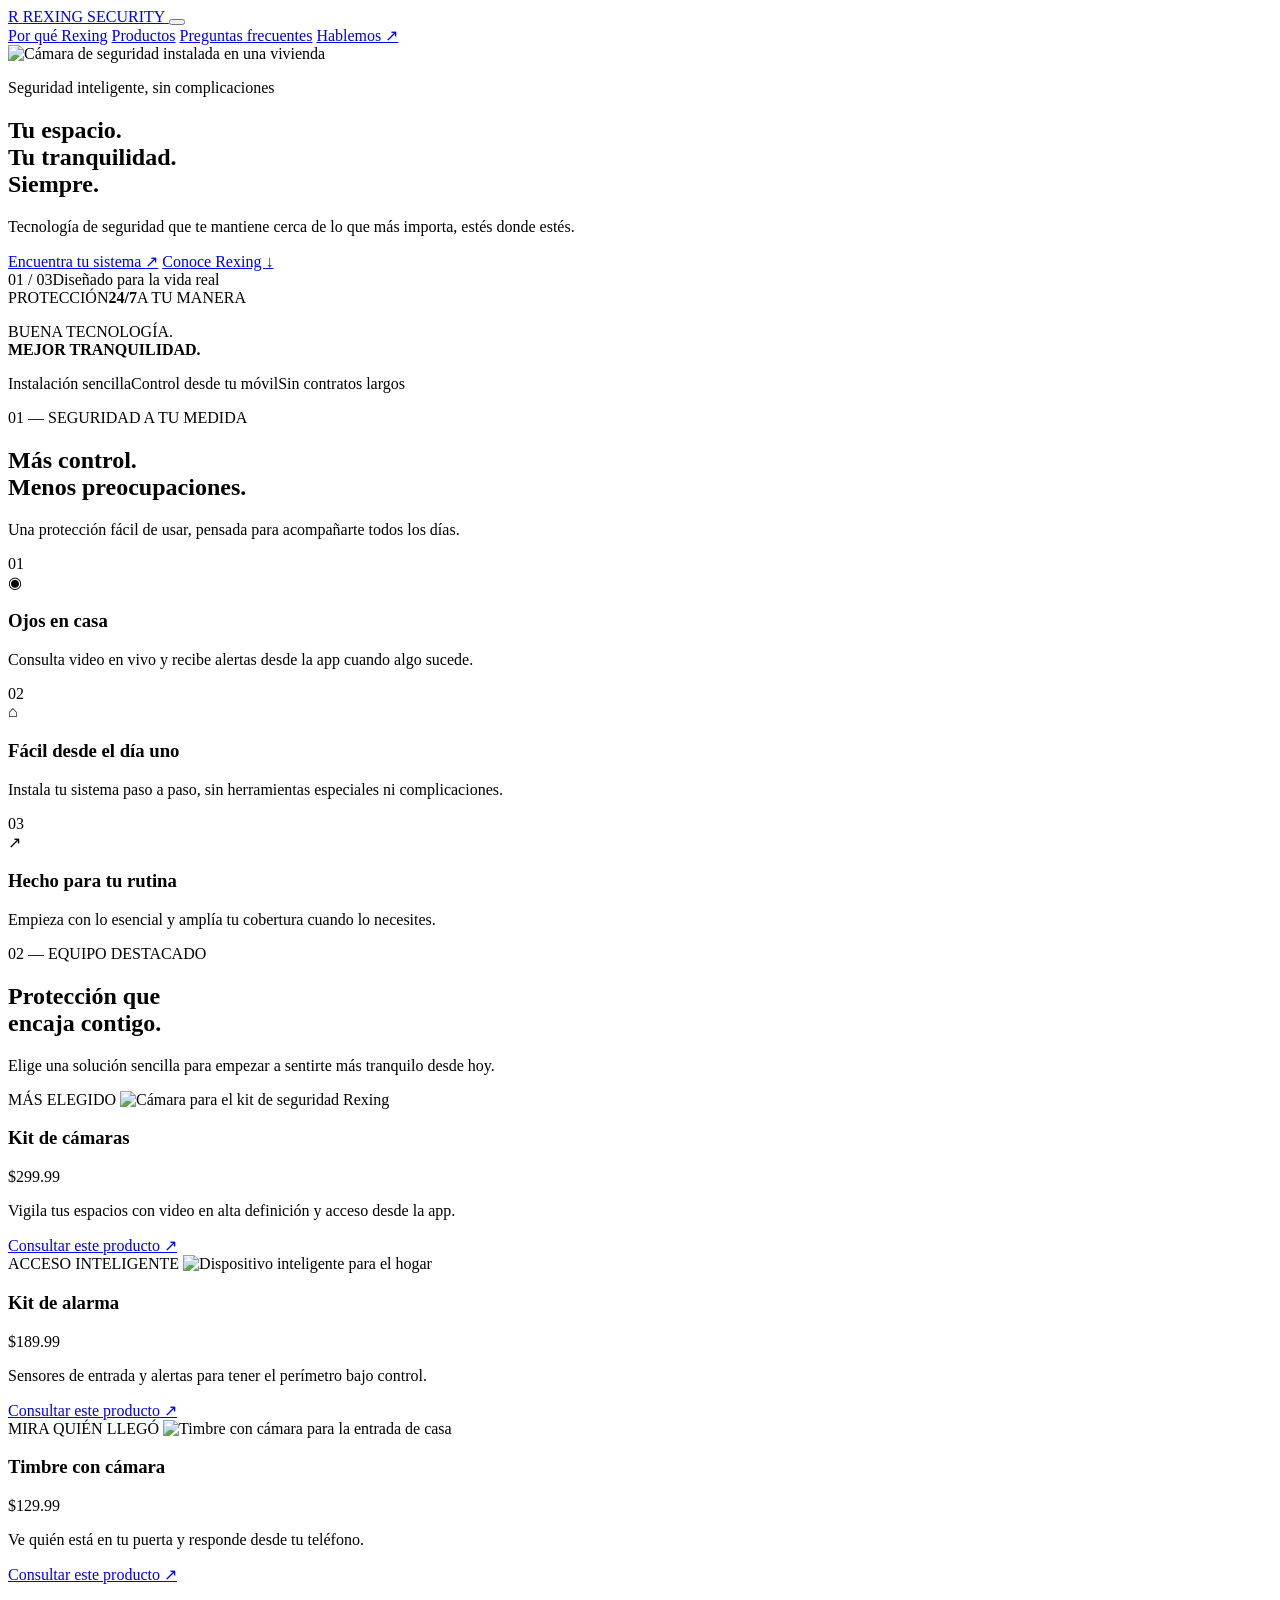
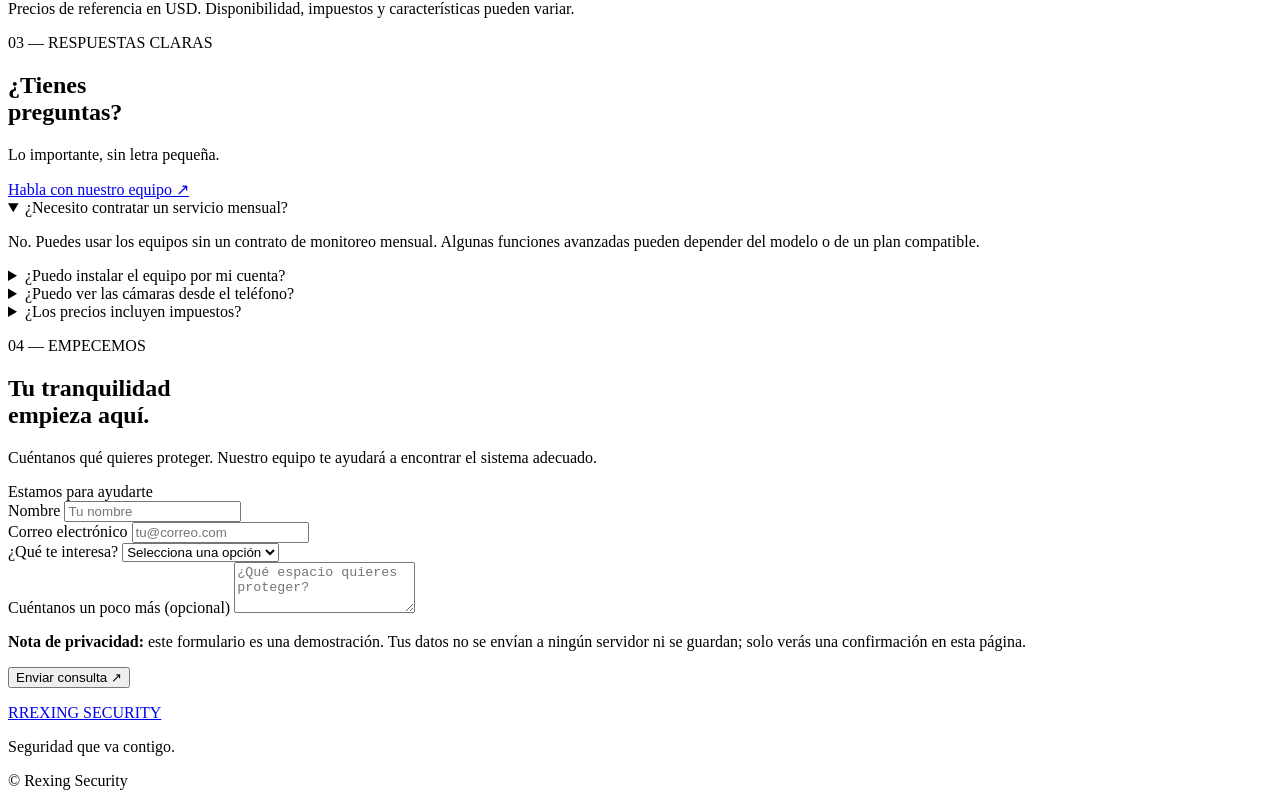
==== index.html @ a3a989e3 "Add files via upload" ====
<!doctype html>
<html lang="es">
  <head>
    <meta charset="utf-8">
    <meta name="viewport" content="width=device-width, initial-scale=1">
    <meta name="theme-color" content="#f4f3ed">
    <meta name="description" content="Protege lo que más importa con los sistemas de seguridad inteligente de Rexing Security.">
    <title>Rexing Security | Seguridad que va contigo</title>
    <link rel="preconnect" href="https://fonts.googleapis.com">
    <link rel="preconnect" href="https://fonts.gstatic.com" crossorigin>
    <link href="https://fonts.googleapis.com/css2?family=DM+Sans:wght@400;500;600;700&family=Space+Grotesk:wght@400;500;600;700&display=swap" rel="stylesheet">
    <link rel="stylesheet" href="styles.css">
    <script src="script.js" defer></script>
  </head>
  <body>
    <header class="site-header">
      <a class="brand" href="#inicio" aria-label="Rexing Security, inicio">
        <span class="brand-mark" aria-hidden="true">R</span>
        <span>REXING<span class="brand-light"> SECURITY</span></span>
      </a>
      <button class="menu-toggle" type="button" aria-expanded="false" aria-controls="primary-nav" aria-label="Abrir menú">
        <span></span><span></span>
      </button>
      <nav class="primary-nav" id="primary-nav" aria-label="Navegación principal">
        <a href="#beneficios">Por qué Rexing</a>
        <a href="#productos">Productos</a>
        <a href="#faq">Preguntas frecuentes</a>
        <a class="nav-cta" href="#contacto">Hablemos <span aria-hidden="true">↗</span></a>
      </nav>
    </header>

    <main>
      <section class="hero" id="inicio">
        <img class="hero-image" src="https://images.unsplash.com/photo-1557597774-9d273605dfa9?auto=format&fit=crop&w=2200&q=85" alt="Cámara de seguridad instalada en una vivienda" fetchpriority="high">
        <div class="hero-shade"></div>
        <div class="hero-content">
          <p class="eyebrow"><span class="status-dot"></span> Seguridad inteligente, sin complicaciones</p>
          <h1>Tu espacio.<br>Tu tranquilidad.<br><span>Siempre.</span></h1>
          <p class="hero-copy">Tecnología de seguridad que te mantiene cerca de lo que más importa, estés donde estés.</p>
          <div class="hero-actions">
            <a class="button button-lime" href="#productos">Encuentra tu sistema <span aria-hidden="true">↗</span></a>
            <a class="text-link" href="#beneficios">Conoce Rexing <span aria-hidden="true">↓</span></a>
          </div>
        </div>
        <div class="hero-note"><span>01 / 03</span><span>Diseñado para la vida real</span></div>
        <div class="hero-stamp" aria-label="Protección inteligente"><span>PROTECCIÓN</span><strong>24/7</strong><span>A TU MANERA</span></div>
      </section>

      <section class="trust-strip" aria-label="Ventajas Rexing">
        <p>BUENA TECNOLOGÍA.<br><strong>MEJOR TRANQUILIDAD.</strong></p>
        <span>Instalación sencilla</span><span>Control desde tu móvil</span><span>Sin contratos largos</span>
      </section>

      <section class="benefits section-wrap" id="beneficios">
        <div class="section-heading">
          <p class="eyebrow eyebrow-dark">01 — SEGURIDAD A TU MEDIDA</p>
          <h2>Más control.<br><span>Menos preocupaciones.</span></h2>
          <p>Una protección fácil de usar, pensada para acompañarte todos los días.</p>
        </div>
        <div class="benefit-grid">
          <article class="benefit-item">
            <span class="benefit-number">01</span>
            <div class="benefit-icon" aria-hidden="true">◉</div>
            <h3>Ojos en casa</h3>
            <p>Consulta video en vivo y recibe alertas desde la app cuando algo sucede.</p>
          </article>
          <article class="benefit-item">
            <span class="benefit-number">02</span>
            <div class="benefit-icon" aria-hidden="true">⌂</div>
            <h3>Fácil desde el día uno</h3>
            <p>Instala tu sistema paso a paso, sin herramientas especiales ni complicaciones.</p>
          </article>
          <article class="benefit-item">
            <span class="benefit-number">03</span>
            <div class="benefit-icon" aria-hidden="true">↗</div>
            <h3>Hecho para tu rutina</h3>
            <p>Empieza con lo esencial y amplía tu cobertura cuando lo necesites.</p>
          </article>
        </div>
      </section>

      <section class="products" id="productos">
        <div class="section-wrap">
          <div class="products-heading">
            <div>
              <p class="eyebrow eyebrow-dark">02 — EQUIPO DESTACADO</p>
              <h2>Protección que<br>encaja contigo.</h2>
            </div>
            <p>Elige una solución sencilla para empezar a sentirte más tranquilo desde hoy.</p>
          </div>
          <div class="product-grid">
            <article class="product-card product-featured">
              <div class="product-image-wrap">
                <span class="product-tag">MÁS ELEGIDO</span>
                <img src="https://images.unsplash.com/photo-1557597774-9d273605dfa9?auto=format&fit=crop&w=1000&q=80" alt="Cámara para el kit de seguridad Rexing" loading="lazy">
              </div>
              <div class="product-info">
                <div class="product-title-line"><h3>Kit de cámaras</h3><span class="price">$299.99</span></div>
                <p>Vigila tus espacios con video en alta definición y acceso desde la app.</p>
                <a class="product-link" href="#contacto" data-product="Kit de cámaras — $299.99">Consultar este producto <span aria-hidden="true">↗</span></a>
              </div>
            </article>
            <article class="product-card">
              <div class="product-image-wrap">
                <span class="product-tag product-tag-light">ACCESO INTELIGENTE</span>
                <img src="https://images.unsplash.com/photo-1558008258-3256797b43f3?auto=format&fit=crop&w=1000&q=80" alt="Dispositivo inteligente para el hogar" loading="lazy">
              </div>
              <div class="product-info">
                <div class="product-title-line"><h3>Kit de alarma</h3><span class="price">$189.99</span></div>
                <p>Sensores de entrada y alertas para tener el perímetro bajo control.</p>
                <a class="product-link" href="#contacto" data-product="Kit de alarma — $189.99">Consultar este producto <span aria-hidden="true">↗</span></a>
              </div>
            </article>
            <article class="product-card">
              <div class="product-image-wrap">
                <span class="product-tag product-tag-light">MIRA QUIÉN LLEGÓ</span>
                <img src="https://images.unsplash.com/photo-1558618666-fcd25c85cd64?auto=format&fit=crop&w=1000&q=80" alt="Timbre con cámara para la entrada de casa" loading="lazy">
              </div>
              <div class="product-info">
                <div class="product-title-line"><h3>Timbre con cámara</h3><span class="price">$129.99</span></div>
                <p>Ve quién está en tu puerta y responde desde tu teléfono.</p>
                <a class="product-link" href="#contacto" data-product="Timbre con cámara — $129.99">Consultar este producto <span aria-hidden="true">↗</span></a>
              </div>
            </article>
          </div>
          <p class="price-note">Precios de referencia en USD. Disponibilidad, impuestos y características pueden variar.</p>
        </div>
      </section>

      <section class="faq section-wrap" id="faq">
        <div class="faq-intro">
          <p class="eyebrow eyebrow-dark">03 — RESPUESTAS CLARAS</p>
          <h2>¿Tienes<br>preguntas?</h2>
          <p>Lo importante, sin letra pequeña.</p>
          <a class="text-link text-link-dark" href="#contacto">Habla con nuestro equipo <span aria-hidden="true">↗</span></a>
        </div>
        <div class="faq-list">
          <details class="faq-item" open>
            <summary>¿Necesito contratar un servicio mensual?<span aria-hidden="true"></span></summary>
            <p>No. Puedes usar los equipos sin un contrato de monitoreo mensual. Algunas funciones avanzadas pueden depender del modelo o de un plan compatible.</p>
          </details>
          <details class="faq-item">
            <summary>¿Puedo instalar el equipo por mi cuenta?<span aria-hidden="true"></span></summary>
            <p>Sí. Los productos están pensados para una instalación sencilla en casa, con instrucciones paso a paso. Los requisitos pueden variar según el equipo.</p>
          </details>
          <details class="faq-item">
            <summary>¿Puedo ver las cámaras desde el teléfono?<span aria-hidden="true"></span></summary>
            <p>Los equipos compatibles permiten ver video y recibir alertas a través de la app, con una conexión a internet y un dispositivo móvil compatibles.</p>
          </details>
          <details class="faq-item">
            <summary>¿Los precios incluyen impuestos?<span aria-hidden="true"></span></summary>
            <p>Los precios publicados son de referencia y no incluyen necesariamente impuestos, envío ni posibles cargos adicionales. Confirma el total al solicitar información.</p>
          </details>
        </div>
      </section>

      <section class="contact" id="contacto">
        <div class="contact-inner section-wrap">
          <div class="contact-copy">
            <p class="eyebrow">04 — EMPECEMOS</p>
            <h2>Tu tranquilidad<br>empieza aquí.</h2>
            <p>Cuéntanos qué quieres proteger. Nuestro equipo te ayudará a encontrar el sistema adecuado.</p>
            <div class="contact-mark"><span class="status-dot"></span> Estamos para ayudarte</div>
          </div>
          <form class="contact-form" id="contact-form">
            <div class="form-row">
              <label for="name">Nombre</label>
              <input id="name" name="name" type="text" autocomplete="name" placeholder="Tu nombre" required>
            </div>
            <div class="form-row">
              <label for="email">Correo electrónico</label>
              <input id="email" name="email" type="email" autocomplete="email" placeholder="tu@correo.com" required>
            </div>
            <div class="form-row">
              <label for="interest">¿Qué te interesa?</label>
              <select id="interest" name="interest">
                <option value="">Selecciona una opción</option>
                <option>Kit de cámaras</option>
                <option>Kit de alarma</option>
                <option>Timbre con cámara</option>
                <option>Quiero asesoría</option>
              </select>
            </div>
            <div class="form-row">
              <label for="message">Cuéntanos un poco más <span>(opcional)</span></label>
              <textarea id="message" name="message" rows="3" placeholder="¿Qué espacio quieres proteger?"></textarea>
            </div>
            <p class="privacy-note"><strong>Nota de privacidad:</strong> este formulario es una demostración. Tus datos no se envían a ningún servidor ni se guardan; solo verás una confirmación en esta página.</p>
            <button class="button button-lime form-submit" type="submit">Enviar consulta <span aria-hidden="true">↗</span></button>
            <p class="form-feedback" id="form-feedback" role="status" aria-live="polite"></p>
          </form>
        </div>
      </section>
    </main>

    <footer class="site-footer">
      <a class="brand footer-brand" href="#inicio"><span class="brand-mark" aria-hidden="true">R</span><span>REXING<span class="brand-light"> SECURITY</span></span></a>
      <p>Seguridad que va contigo.</p>
      <span>© <span id="year"></span> Rexing Security</span>
    </footer>
  </body>
</html>
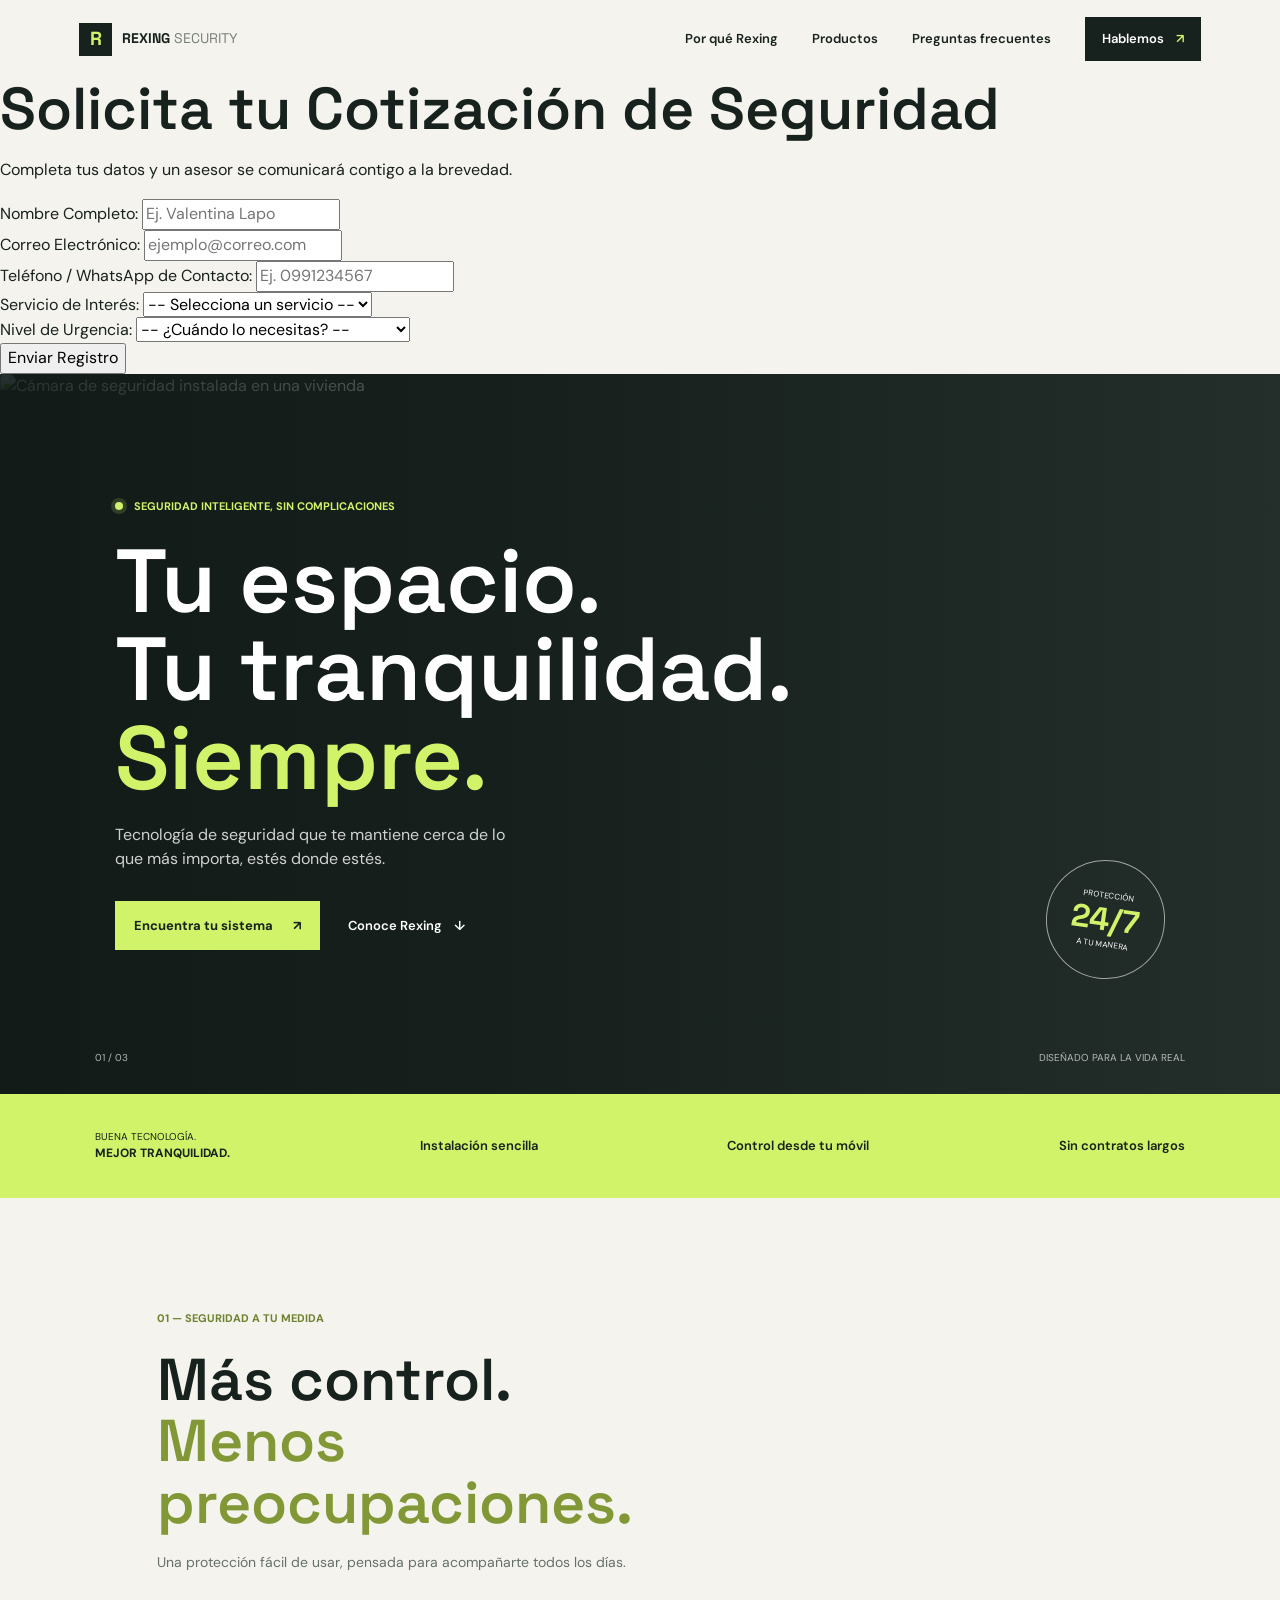
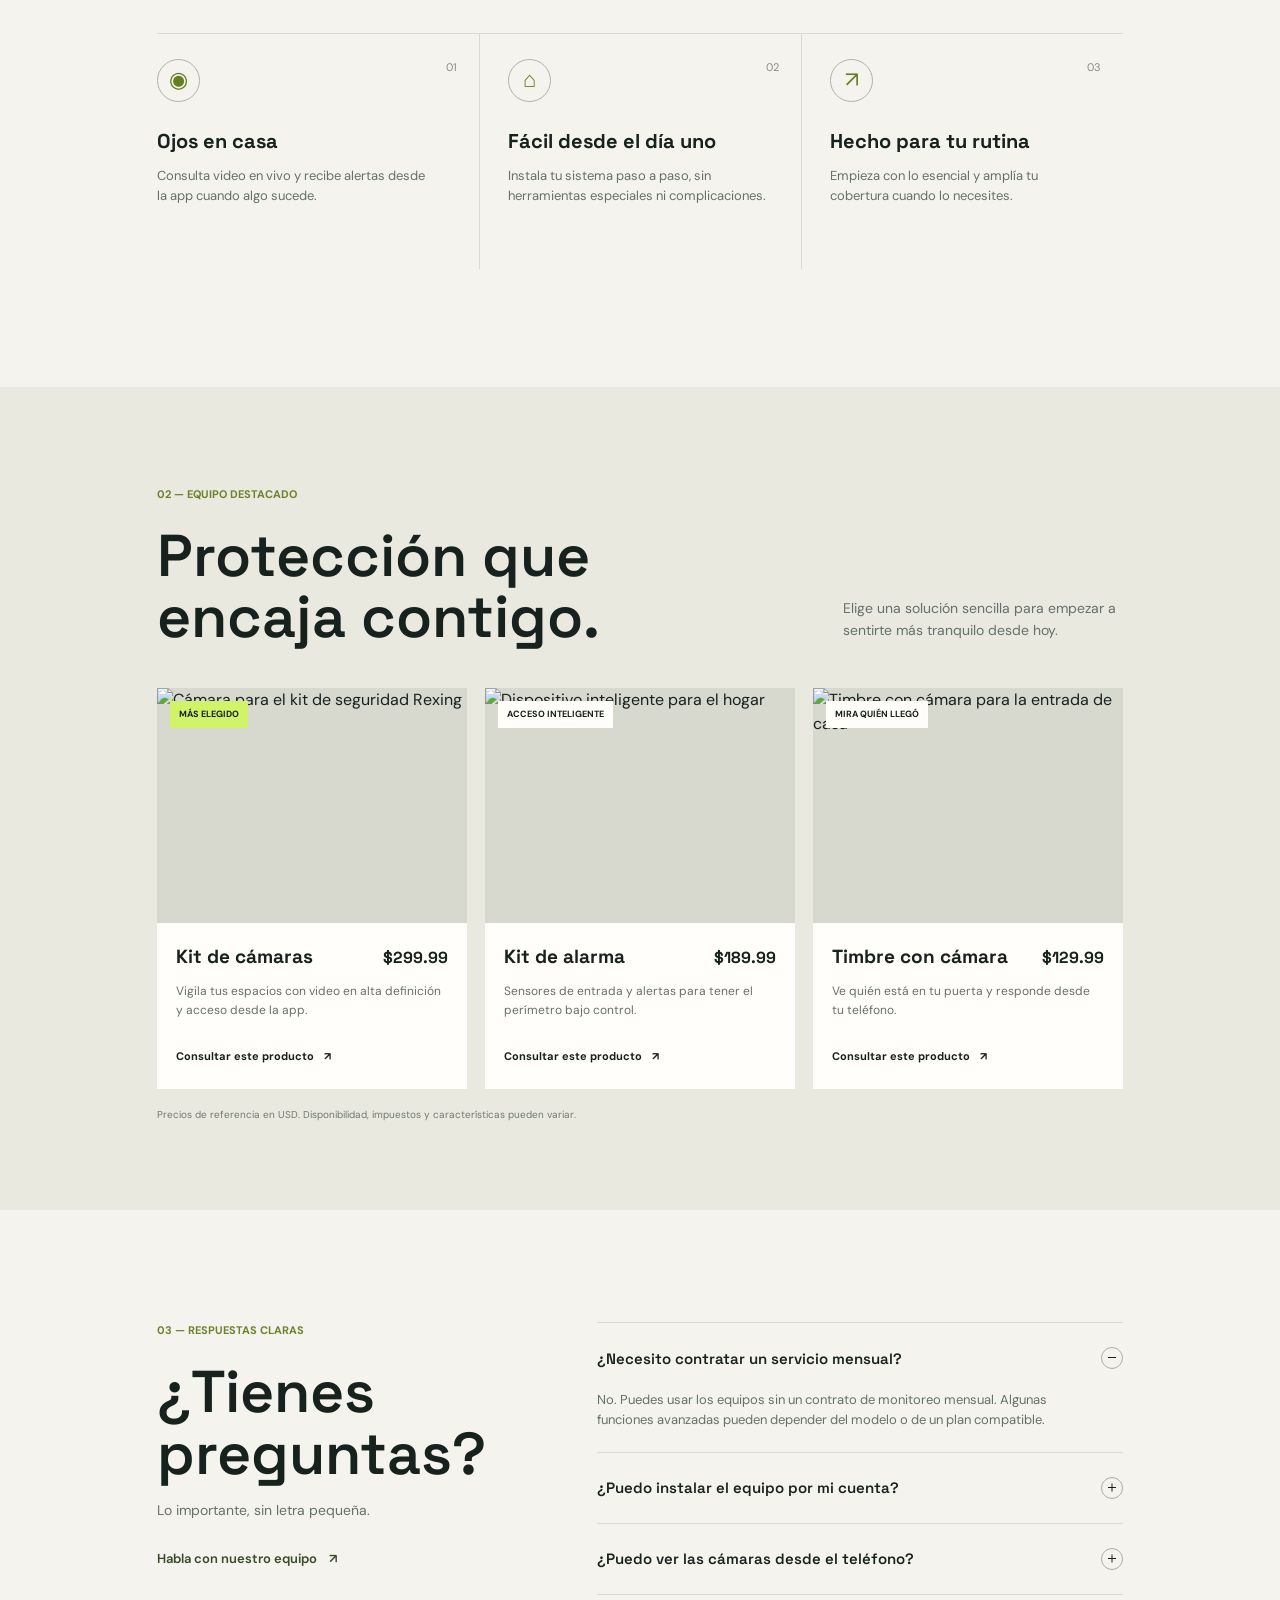
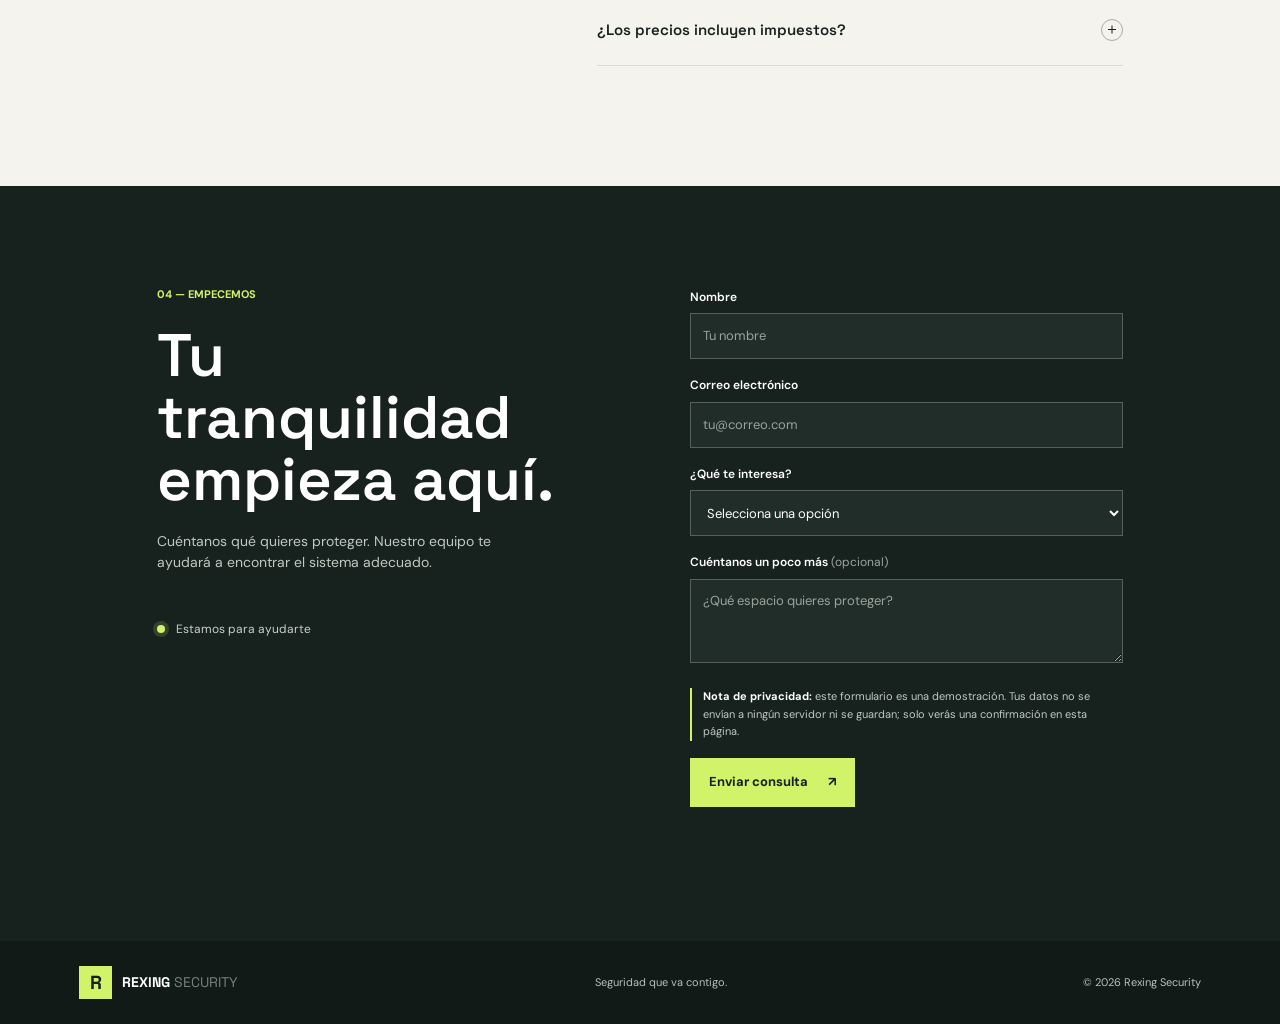
==== commit f975d5b6: "Add files via upload" ====
--- a/index.html
+++ b/index.html
@@ -12,7 +12,7 @@
     <link rel="stylesheet" href="styles.css">
     <script src="script.js" defer></script>
   </head>
-  <body>
+  <body> 
     <header class="site-header">
       <a class="brand" href="#inicio" aria-label="Rexing Security, inicio">
         <span class="brand-mark" aria-hidden="true">R</span>
@@ -28,6 +28,77 @@
         <a class="nav-cta" href="#contacto">Hablemos <span aria-hidden="true">↗</span></a>
       </nav>
     </header>
+    <section id="contacto" class="contact-section">
+  <div class="container">
+    <h2>Solicita tu Cotización de Seguridad</h2>
+    <p>Completa tus datos y un asesor se comunicará contigo a la brevedad.</p>
+
+    <form id="rexing-form" action="TU_URL_DE_GOOGLE_APPS_SCRIPT" method="POST">
+      
+      <!-- 1. Nombre -->
+      <div class="form-group">
+        <label for="nombre">Nombre Completo:</label>
+        <input 
+          type="text" 
+          id="nombre" 
+          name="Nombre" 
+          placeholder="Ej. Valentina Lapo" 
+          required
+        >
+      </div>
+
+      <!-- 2. Email -->
+      <div class="form-group">
+        <label for="email">Correo Electrónico:</label>
+        <input 
+          type="email" 
+          id="email" 
+          name="Email" 
+          placeholder="ejemplo@correo.com" 
+          required
+        >
+      </div>
+
+      <!-- 3. Contacto -->
+      <div class="form-group">
+        <label for="contacto_tel">Teléfono / WhatsApp de Contacto:</label>
+        <input 
+          type="tel" 
+          id="contacto_tel" 
+          name="Contacto" 
+          placeholder="Ej. 0991234567" 
+          required
+        >
+      </div>
+
+      <!-- 4. Servicio -->
+      <div class="form-group">
+        <label for="servicio">Servicio de Interés:</label>
+        <select id="servicio" name="Servicio" required>
+          <option value="" disabled selected>-- Selecciona un servicio --</option>
+          <option value="Cámaras de Seguridad">Cámaras de Seguridad</option>
+          <option value="Alarmas Inteligentes">Alarmas Inteligentes</option>
+          <option value="Control de Acceso">Control de Acceso</option>
+          <option value="Kit Residencial Completo">Kit Residencial Completo</option>
+          <option value="Mantenimiento / Asesoría">Mantenimiento / Asesoría</option>
+        </select>
+      </div>
+
+      <!-- 5. Urgencia -->
+      <div class="form-group">
+        <label for="urgencia">Nivel de Urgencia:</label>
+        <select id="urgencia" name="Urgencia" required>
+          <option value="" disabled selected>-- ¿Cuándo lo necesitas? --</option>
+          <option value="Inmediata (Esta semana)">Inmediata (Esta semana)</option>
+          <option value="Media (Próximos 15 días)">Media (Próximos 15 días)</option>
+          <option value="Baja (Solo cotización/Información)">Baja (Solo cotización/Información)</option>
+        </select>
+      </div>
+
+      <button type="submit" class="btn-submit">Enviar Registro</button>
+    </form>
+  </div>
+</section>
 
     <main>
       <section class="hero" id="inicio">
--- a/styles.css
+++ b/styles.css
@@ -0,0 +1,166 @@
+@import url('https://fonts.googleapis.com/css2?family=DM+Sans:wght@400;500;600;700&family=Space+Grotesk:wght@400;500;600;700&display=swap');
+
+:root {
+  color-scheme: light;
+  --ink: #17211e;
+  --muted: #66706b;
+  --paper: #f4f3ed;
+  --white: #fffefa;
+  --lime: #d1f36a;
+  --coral: #f2765e;
+  --line: #d9dbd1;
+  --display: 'Space Grotesk', 'Trebuchet MS', sans-serif;
+  --body: 'DM Sans', 'Segoe UI', sans-serif;
+}
+
+* { box-sizing: border-box; }
+html { scroll-behavior: smooth; scroll-padding-top: 84px; }
+body { margin: 0; background: var(--paper); color: var(--ink); font-family: var(--body); font-size: 16px; line-height: 1.55; }
+a { color: inherit; text-decoration: none; }
+button, input, textarea, select { font: inherit; }
+button, a, summary { -webkit-tap-highlight-color: transparent; }
+.site-header { height: 78px; padding: 0 6.2%; display: flex; align-items: center; justify-content: space-between; background: var(--paper); position: relative; z-index: 5; }
+.brand { display: inline-flex; gap: 10px; align-items: center; font-family: var(--display); font-size: 14px; font-weight: 700; letter-spacing: 0; }
+.brand-mark { width: 33px; height: 33px; display: grid; place-items: center; background: var(--ink); color: var(--lime); font-size: 19px; font-weight: 700; }
+.brand-light { font-weight: 400; color: #78807b; }
+.primary-nav { display: flex; align-items: center; gap: 34px; font-size: 13px; font-weight: 600; }
+.primary-nav a:not(.nav-cta):hover, .text-link:hover, .product-link:hover { color: #63820c; }
+.nav-cta { display: inline-flex; gap: 12px; align-items: center; background: var(--ink); color: white; padding: 12px 17px; }
+.nav-cta span { color: var(--lime); }
+.menu-toggle { display: none; }
+.hero { min-height: 640px; height: min(720px, calc(100svh - 78px)); position: relative; display: flex; align-items: center; overflow: hidden; color: white; background: #27312e; }
+.hero-image, .hero-shade { position: absolute; inset: 0; width: 100%; height: 100%; }
+.hero-image { object-fit: cover; object-position: center 43%; }
+.hero-shade { background: linear-gradient(90deg, rgba(15, 24, 21, .89) 0%, rgba(15, 24, 21, .7) 40%, rgba(15, 24, 21, .13) 100%); }
+.hero-content { width: min(1240px, 100%); margin: 0 auto; padding: 30px 7.4% 50px; position: relative; z-index: 1; }
+.eyebrow { margin: 0 0 22px; color: var(--lime); font-size: 11px; font-weight: 700; letter-spacing: 0; text-transform: uppercase; }
+.status-dot { display: inline-block; flex: 0 0 auto; width: 8px; height: 8px; border-radius: 50%; background: var(--lime); box-shadow: 0 0 0 4px rgba(209, 243, 106, .16); }
+.hero .eyebrow { display: flex; align-items: center; gap: 11px; }
+h1, h2, h3, p { margin-top: 0; }
+h1, h2, h3 { font-family: var(--display); letter-spacing: 0; }
+h1 { margin-bottom: 20px; font-size: clamp(54px, 7vw, 92px); line-height: .99; font-weight: 600; }
+h1 span { color: var(--lime); }
+.hero-copy { max-width: 410px; margin-bottom: 29px; color: rgba(255, 255, 255, .8); font-size: 16px; }
+.hero-actions { display: flex; align-items: center; gap: 28px; }
+.button { border: 0; display: inline-flex; min-height: 49px; align-items: center; justify-content: center; gap: 20px; padding: 0 19px; font-size: 13px; font-weight: 700; cursor: pointer; transition: transform .2s ease, background .2s ease; }
+.button:hover { transform: translateY(-2px); }
+.button-lime { background: var(--lime); color: var(--ink); }
+.button-lime:hover { background: #ddff79; }
+.text-link { display: inline-flex; align-items: center; gap: 12px; font-size: 13px; font-weight: 600; }
+.hero .text-link { color: white; }
+.hero-note { position: absolute; bottom: 28px; left: 7.4%; right: 7.4%; display: flex; justify-content: space-between; color: rgba(255,255,255,.68); font-size: 10px; text-transform: uppercase; }
+.hero-stamp { position: absolute; right: 9%; bottom: 16%; width: 119px; height: 119px; border: 1px solid rgba(255,255,255,.58); border-radius: 50%; display: flex; flex-direction: column; justify-content: center; align-items: center; transform: rotate(8deg); color: white; font-size: 8px; letter-spacing: 0; }
+.hero-stamp strong { font-family: var(--display); font-size: 32px; line-height: 1.15; color: var(--lime); }
+.trust-strip { min-height: 104px; padding: 22px 7.4%; display: flex; align-items: center; justify-content: space-between; gap: 26px; background: var(--lime); }
+.trust-strip p { margin: 0; font-size: 10px; line-height: 1.5; }
+.trust-strip p strong { font-size: 12px; }
+.trust-strip > span { font-size: 13px; font-weight: 600; }
+.section-wrap { width: min(1120px, 100%); margin: 0 auto; padding-left: 6%; padding-right: 6%; }
+.benefits { padding-top: 112px; padding-bottom: 118px; }
+.section-heading { max-width: 650px; }
+.eyebrow-dark { color: #6d812e; }
+h2 { margin-bottom: 19px; font-size: clamp(38px, 5vw, 59px); font-weight: 600; line-height: 1.04; }
+.section-heading h2 span { color: #829837; }
+.section-heading > p:last-child, .products-heading > p, .faq-intro > p:not(.eyebrow) { color: var(--muted); font-size: 14px; }
+.benefit-grid { margin-top: 59px; display: grid; grid-template-columns: repeat(3, 1fr); border-top: 1px solid var(--line); }
+.benefit-item { min-height: 235px; padding: 25px 24px 10px 0; position: relative; }
+.benefit-item + .benefit-item { border-left: 1px solid var(--line); padding-left: 28px; }
+.benefit-number { position: absolute; right: 22px; top: 25px; color: #858d85; font-size: 11px; }
+.benefit-icon { width: 43px; height: 43px; display: grid; place-items: center; border: 1px solid #aeb4a8; border-radius: 50%; color: #647e20; font-size: 22px; }
+.benefit-item h3 { margin: 24px 0 9px; font-size: 20px; }
+.benefit-item p { max-width: 280px; margin: 0; color: var(--muted); font-size: 13px; }
+.products { padding: 99px 0 88px; background: #e9e9df; }
+.products-heading { display: flex; align-items: end; justify-content: space-between; gap: 30px; margin-bottom: 40px; }
+.products-heading h2 { margin-bottom: 0; }
+.products-heading > p { max-width: 280px; margin-bottom: 6px; }
+.product-grid { display: grid; grid-template-columns: repeat(3, minmax(0, 1fr)); gap: 18px; }
+.product-card { min-width: 0; background: var(--white); }
+.product-image-wrap { height: 235px; position: relative; overflow: hidden; background: #d7d8ce; }
+.product-image-wrap img { display: block; width: 100%; height: 100%; object-fit: cover; transition: transform .45s ease; }
+.product-card:hover .product-image-wrap img { transform: scale(1.04); }
+.product-tag { position: absolute; z-index: 1; top: 13px; left: 13px; padding: 7px 9px; background: var(--lime); font-size: 9px; font-weight: 700; }
+.product-tag-light { background: var(--white); }
+.product-info { padding: 19px 19px 21px; }
+.product-title-line { display: flex; align-items: baseline; justify-content: space-between; gap: 10px; }
+.product-title-line h3 { margin: 0; font-size: 19px; }
+.price { flex: 0 0 auto; font-family: var(--display); font-size: 16px; font-weight: 700; }
+.product-info > p { min-height: 43px; margin: 11px 0 18px; color: var(--muted); font-size: 12px; }
+.product-link { display: inline-flex; align-items: center; gap: 10px; font-size: 11px; font-weight: 700; }
+.price-note { margin: 18px 0 0; color: #717970; font-size: 10px; }
+.faq { display: grid; grid-template-columns: .8fr 1.2fr; gap: 90px; padding-top: 112px; padding-bottom: 120px; }
+.faq-intro h2 { margin-bottom: 16px; }
+.faq-intro > p:not(.eyebrow) { margin-bottom: 24px; }
+.text-link-dark { color: #384a28; }
+.faq-list { border-top: 1px solid var(--line); }
+.faq-item { border-bottom: 1px solid var(--line); }
+.faq-item summary { min-height: 70px; display: flex; align-items: center; justify-content: space-between; gap: 20px; list-style: none; cursor: pointer; font-family: var(--display); font-size: 15px; font-weight: 600; }
+.faq-item summary::-webkit-details-marker { display: none; }
+.faq-item summary span { flex: 0 0 22px; width: 22px; height: 22px; position: relative; border: 1px solid #aab0a4; border-radius: 50%; }
+.faq-item summary span::before, .faq-item summary span::after { content: ''; position: absolute; left: 6px; top: 9px; width: 8px; height: 1px; background: var(--ink); }
+.faq-item summary span::after { transform: rotate(90deg); transition: transform .2s ease; }
+.faq-item[open] summary span::after { transform: rotate(0); }
+.faq-item p { max-width: 590px; margin: -3px 40px 21px 0; color: var(--muted); font-size: 13px; }
+.contact { background: var(--ink); color: white; }
+.contact-inner { display: grid; grid-template-columns: 1fr 1fr; gap: 100px; padding-top: 100px; padding-bottom: 100px; }
+.contact-copy h2 { font-size: clamp(42px, 5vw, 60px); }
+.contact-copy > p:not(.eyebrow) { max-width: 380px; color: #c1c9c1; font-size: 14px; }
+.contact-mark { display: inline-flex; align-items: center; gap: 11px; margin-top: 32px; color: #c8d1c8; font-size: 12px; }
+.contact-form { padding-top: 2px; }
+.form-row { margin-bottom: 17px; }
+.form-row label { display: block; margin-bottom: 7px; font-size: 12px; font-weight: 600; }
+.form-row label span { color: #9da79e; font-weight: 400; }
+.form-row input, .form-row textarea, .form-row select { width: 100%; min-height: 46px; padding: 11px 12px; border: 1px solid #56615b; border-radius: 0; outline: none; background: #202d28; color: white; font-size: 13px; }
+.form-row textarea { min-height: 81px; resize: vertical; }
+.form-row input::placeholder, .form-row textarea::placeholder { color: #9aa49d; }
+.form-row select:invalid, .form-row select option:first-child { color: #9aa49d; }
+.form-row input:focus, .form-row textarea:focus, .form-row select:focus { border-color: var(--lime); box-shadow: 0 0 0 2px rgba(209,243,106,.15); }
+.privacy-note { margin: 1px 0 17px; padding-left: 11px; border-left: 2px solid var(--lime); color: #c0c9c2; font-size: 11px; line-height: 1.6; }
+.privacy-note strong { color: white; }
+.form-submit { min-width: 160px; }
+.form-feedback { min-height: 22px; margin: 12px 0 0; color: var(--lime); font-size: 12px; }
+.site-footer { min-height: 83px; display: flex; align-items: center; justify-content: space-between; gap: 20px; padding: 18px 6.2%; background: #111a17; color: #b8c0b9; font-size: 11px; }
+.footer-brand { color: white; }
+.footer-brand .brand-mark { background: var(--lime); color: var(--ink); }
+.site-footer p { margin: 0; }
+
+@media (max-width: 760px) {
+  .site-header { height: 68px; padding: 0 5%; }
+  .menu-toggle { width: 42px; height: 42px; border: 0; display: flex; flex-direction: column; justify-content: center; align-items: center; gap: 6px; background: transparent; }
+  .menu-toggle span { width: 22px; height: 2px; background: var(--ink); }
+  .primary-nav { position: absolute; top: 68px; left: 0; right: 0; padding: 12px 5% 20px; display: none; align-items: stretch; gap: 0; background: var(--paper); border-top: 1px solid var(--line); }
+  .primary-nav.is-open { display: flex; flex-direction: column; }
+  .primary-nav a:not(.nav-cta) { padding: 12px 0; }
+  .nav-cta { justify-content: space-between; margin-top: 8px; }
+  .hero { height: auto; min-height: 660px; }
+  .hero-image { object-position: 59% center; }
+  .hero-shade { background: linear-gradient(90deg, rgba(15,24,21,.86), rgba(15,24,21,.49)), linear-gradient(0deg, rgba(15,24,21,.38), transparent 60%); }
+  .hero-content { padding: 70px 7% 95px; }
+  h1 { font-size: clamp(54px, 13vw, 78px); }
+  .hero-stamp { right: 7%; bottom: 76px; width: 92px; height: 92px; }
+  .hero-stamp strong { font-size: 25px; }
+  .hero-stamp span { font-size: 7px; }
+  .hero-note { left: 7%; right: 7%; bottom: 26px; }
+  .trust-strip { padding: 24px 7%; display: grid; grid-template-columns: 1fr 1fr; gap: 15px 18px; }
+  .trust-strip > span { font-size: 11px; }
+  .section-wrap { padding-left: 7%; padding-right: 7%; }
+  .benefits { padding-top: 79px; padding-bottom: 83px; }
+  .benefit-grid { margin-top: 37px; grid-template-columns: 1fr; }
+  .benefit-item, .benefit-item + .benefit-item { min-height: auto; padding: 23px 30px 23px 0; border-left: 0; border-bottom: 1px solid var(--line); }
+  .benefit-item h3 { margin-top: 16px; }
+  .benefit-number { top: 25px; right: 0; }
+  .products { padding: 77px 0 67px; }
+  .products-heading { align-items: start; flex-direction: column; gap: 14px; margin-bottom: 29px; }
+  .products-heading > p { margin: 0; }
+  .product-grid { grid-template-columns: 1fr; gap: 16px; }
+  .product-image-wrap { height: min(58vw, 310px); }
+  .product-info > p { min-height: 0; }
+  .faq { grid-template-columns: 1fr; gap: 30px; padding-top: 79px; padding-bottom: 84px; }
+  .contact-inner { grid-template-columns: 1fr; gap: 40px; padding-top: 77px; padding-bottom: 75px; }
+  .site-footer { padding: 22px 7%; display: grid; grid-template-columns: 1fr 1fr; }
+  .site-footer p { justify-self: end; text-align: right; }
+  .site-footer > span { grid-column: 1 / -1; }
+}
+
+@media (prefers-reduced-motion: reduce) {
+  *, *::before, *::after { scroll-behavior: auto !important; transition-duration: .01ms !important; }
+}
